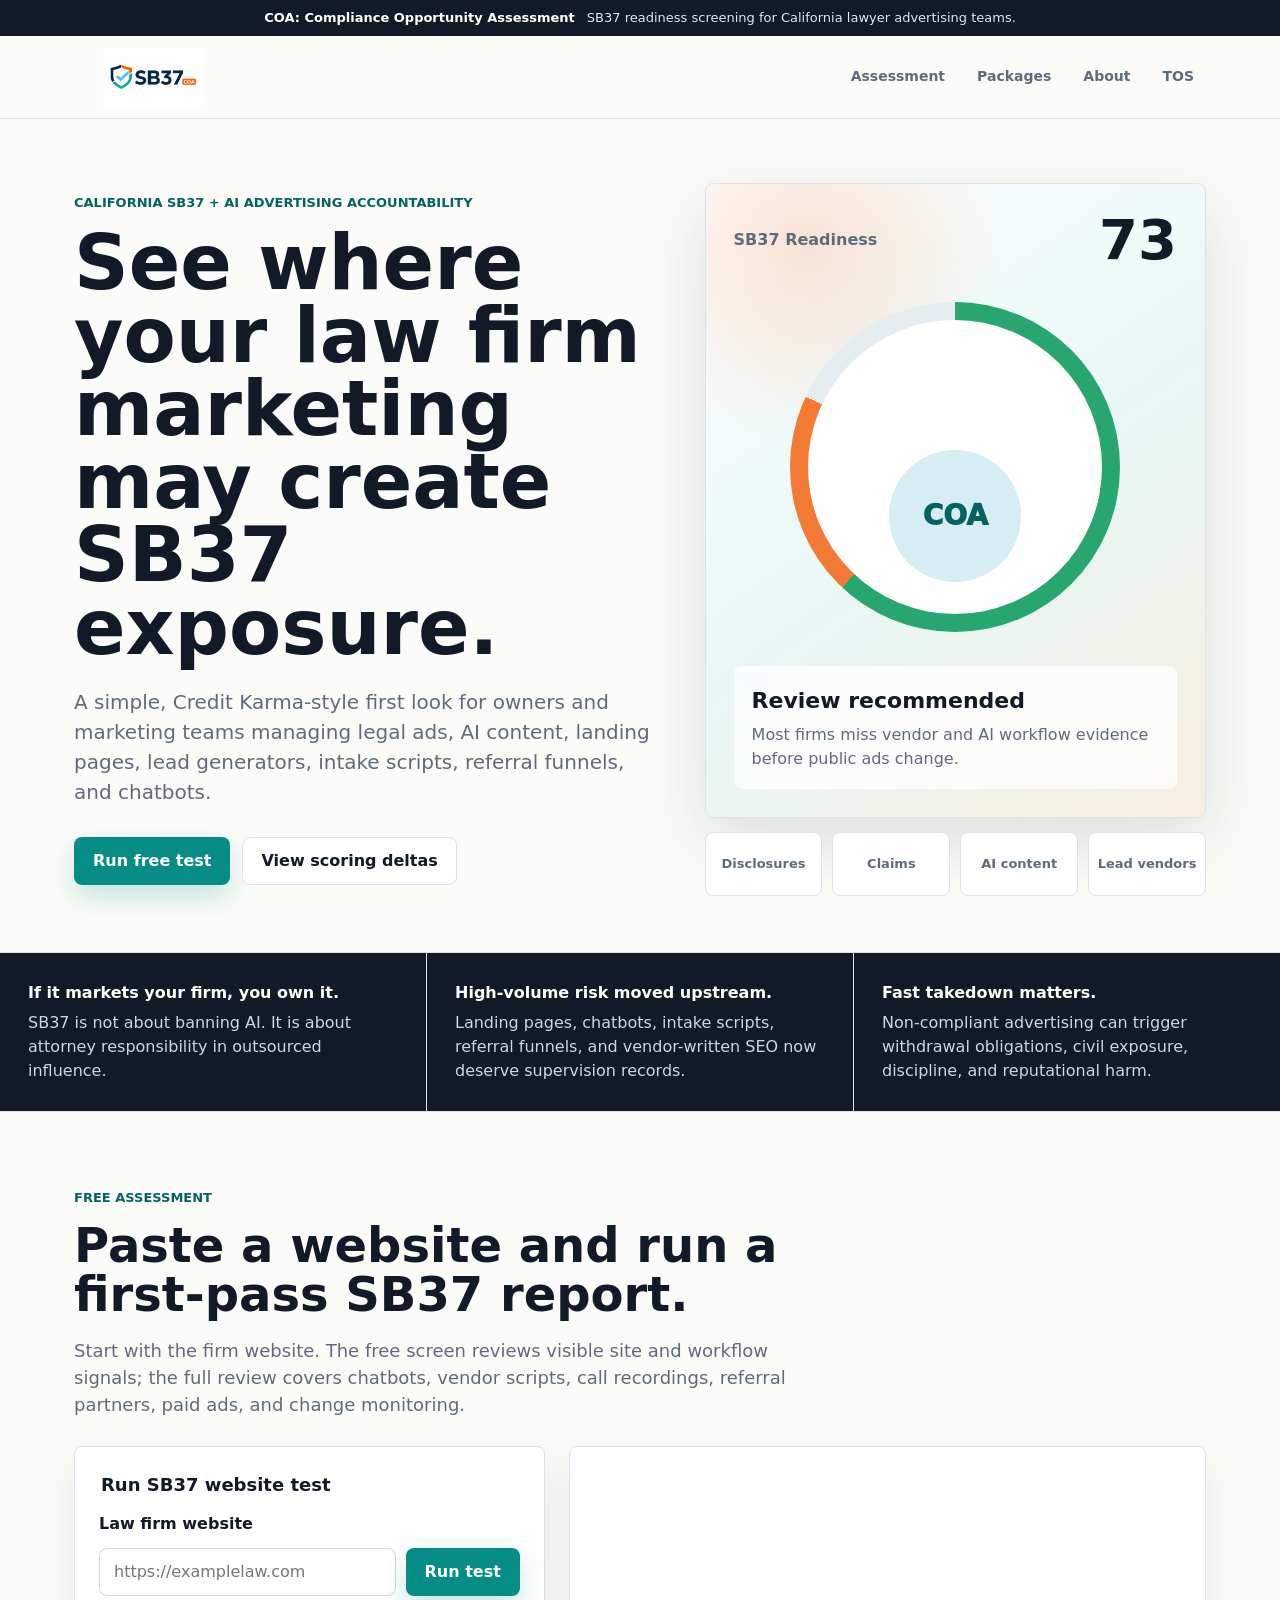
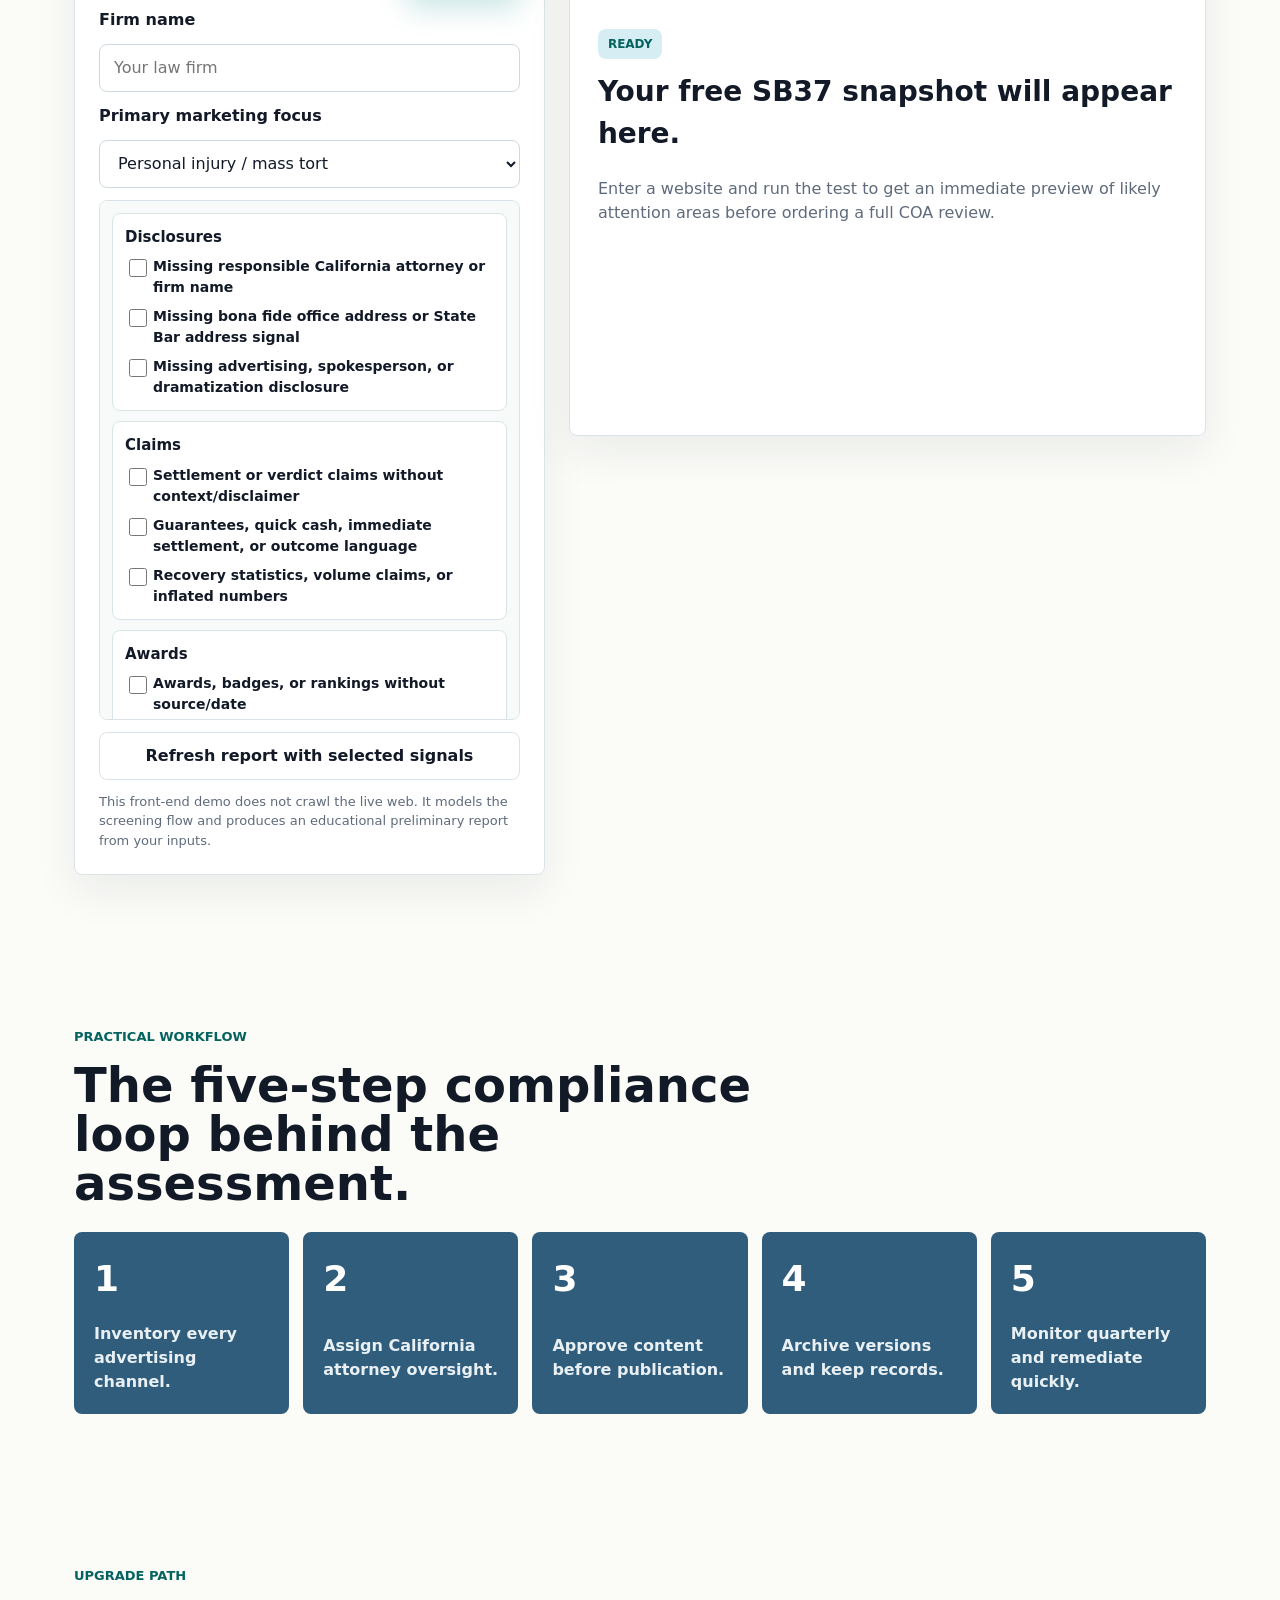
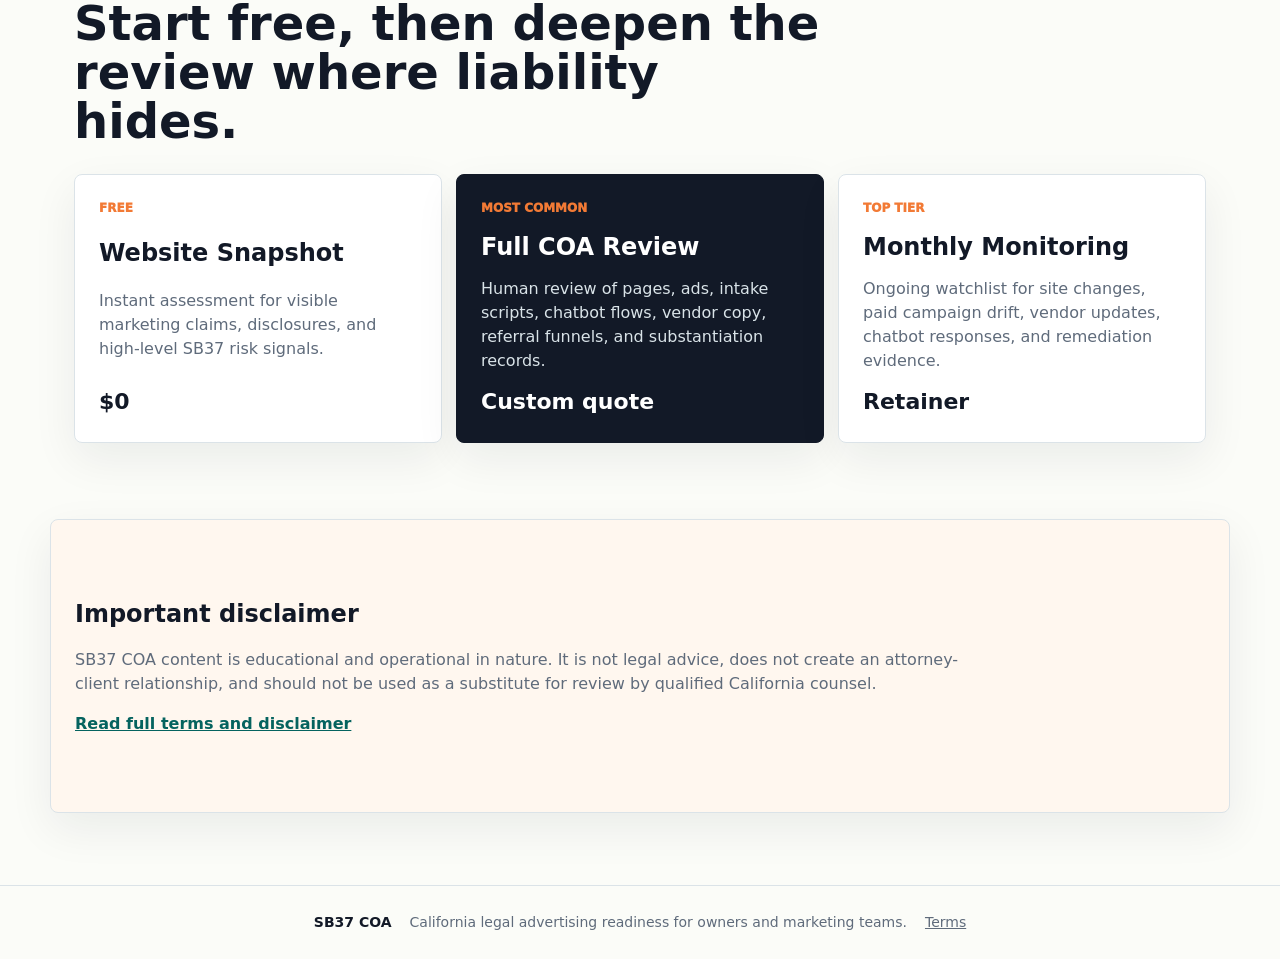
==== index.html @ ef843d3e "Add SB37 landing page" ====
<!doctype html>
<html lang="en">
  <head>
    <meta charset="utf-8">
    <meta name="viewport" content="width=device-width, initial-scale=1">
    <meta http-equiv="refresh" content="0; url=SB37/">
    <title>SB37 COA</title>
    <link rel="canonical" href="SB37/">
  </head>
  <body>
    <p><a href="SB37/">Open SB37 COA</a></p>
  </body>
</html>
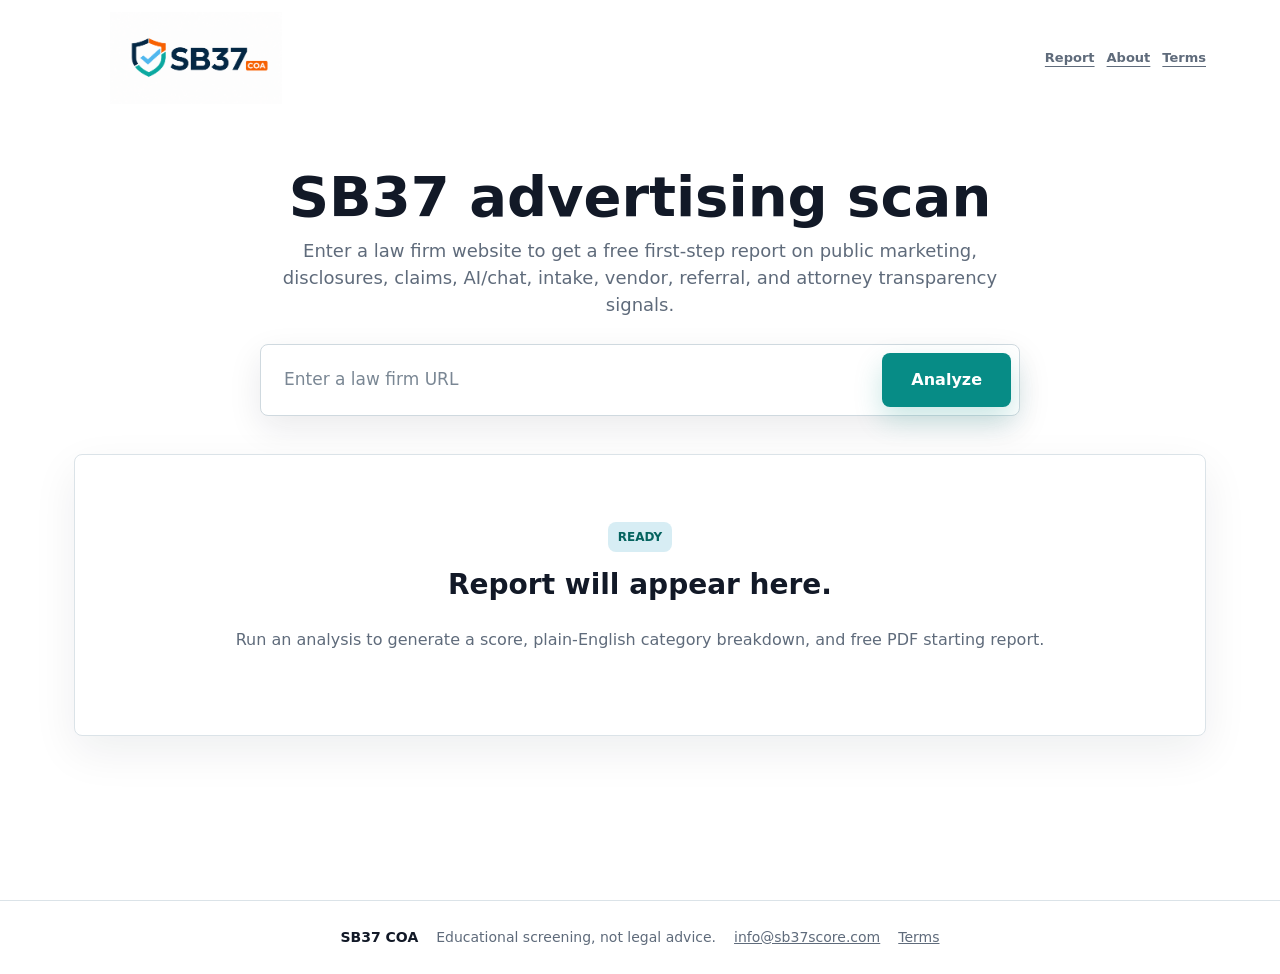
==== commit 0bdda20e: "Make SB37 root canonical and update mail sender" ====
--- a/index.html
+++ b/index.html
@@ -3,11 +3,57 @@
   <head>
     <meta charset="utf-8">
     <meta name="viewport" content="width=device-width, initial-scale=1">
-    <meta http-equiv="refresh" content="0; url=SB37/">
-    <title>SB37 COA</title>
-    <link rel="canonical" href="SB37/">
+    <title>SB37 COA | California Legal Advertising Assessment</title>
+    <meta name="description" content="Run a free SB37 compliance opportunity assessment for California law firm advertising, AI content, intake scripts, lead vendors, and disclosures.">
+    <link rel="canonical" href="https://sb37score.com/">
+    <link rel="stylesheet" href="styles.css?v=20260625b">
   </head>
   <body>
-    <p><a href="SB37/">Open SB37 COA</a></p>
+    <header class="site-header">
+      <div class="top-scan-shell">
+        <a class="brand" href="/" aria-label="SB37 COA home">
+          <img src="assets/sb37-coa-logo.png" alt="SB37 COA logo">
+        </a>
+        <div class="small-links" aria-label="Site links">
+          <a href="#assessment">Report</a>
+          <a href="/about.html">About</a>
+          <a href="/terms.html">Terms</a>
+        </div>
+      </div>
+    </header>
+
+    <main class="scan-app">
+      <section class="psi-hero" aria-label="SB37 scanner">
+        <div class="psi-copy">
+          <h1>SB37 advertising scan</h1>
+          <p>Enter a law firm website to get a free first-step report on public marketing, disclosures, claims, AI/chat, intake, vendor, referral, and attorney transparency signals.</p>
+        </div>
+        <form class="top-scan-form psi-form" id="assessmentForm">
+          <label class="sr-only" for="website">Law firm website</label>
+          <input id="website" name="website" type="text" inputmode="url" autocapitalize="none" autocomplete="url" spellcheck="false" placeholder="Enter a law firm URL" required>
+          <button class="button primary" type="submit">Analyze</button>
+        </form>
+      </section>
+      <section class="assessment-shell compact-report" id="assessment">
+        <div class="assessment-output">
+          <article class="report-card" id="reportCard" aria-live="polite">
+            <div class="report-empty">
+              <span class="report-badge">Ready</span>
+              <h3>Report will appear here.</h3>
+              <p>Run an analysis to generate a score, plain-English category breakdown, and free PDF starting report.</p>
+            </div>
+          </article>
+        </div>
+      </section>
+    </main>
+
+    <footer class="site-footer">
+      <span>SB37 COA</span>
+      <span>Educational screening, not legal advice.</span>
+      <a href="mailto:info@sb37score.com">info@sb37score.com</a>
+      <a href="/terms.html">Terms</a>
+    </footer>
+
+    <script src="script.js?v=20260625b"></script>
   </body>
 </html>
--- a/styles.css
+++ b/styles.css
@@ -0,0 +1,1675 @@
+:root {
+  --ink: #121927;
+  --muted: #5f6b7b;
+  --line: #dbe3e8;
+  --paper: #fbfcf8;
+  --white: #ffffff;
+  --teal: #078c86;
+  --teal-dark: #05635f;
+  --poppy: #f27a35;
+  --sky: #d7edf4;
+  --blue: #315d7d;
+  --green: #27a76f;
+  --warning: #c56a16;
+  --danger: #b43b45;
+  --shadow: 0 24px 70px rgba(18, 25, 39, 0.13);
+}
+
+* {
+  box-sizing: border-box;
+}
+
+html {
+  scroll-behavior: smooth;
+}
+
+body {
+  margin: 0;
+  color: var(--ink);
+  background: var(--white);
+  font-family: Inter, ui-sans-serif, system-ui, -apple-system, BlinkMacSystemFont, "Segoe UI", sans-serif;
+  line-height: 1.5;
+}
+
+a {
+  color: inherit;
+}
+
+.site-header {
+  position: relative;
+  top: 0;
+  z-index: 10;
+  background: var(--white);
+}
+
+.coa-strip {
+  display: flex;
+  justify-content: center;
+  gap: 12px;
+  padding: 8px 20px;
+  color: var(--white);
+  background: var(--ink);
+  font-size: 13px;
+}
+
+.coa-strip span {
+  color: #dfe9ee;
+}
+
+.top-scan-shell {
+  display: grid;
+  grid-template-columns: auto 1fr;
+  align-items: center;
+  gap: 22px;
+  max-width: 1180px;
+  margin: 0 auto;
+  padding: 12px 24px 6px;
+}
+
+.top-scan-shell.simple {
+  grid-template-columns: auto auto;
+  justify-content: space-between;
+}
+
+.brand {
+  display: inline-flex;
+  align-items: center;
+  text-decoration: none;
+}
+
+.brand img {
+  display: block;
+  width: 244px;
+  height: 92px;
+  object-fit: contain;
+}
+
+.top-scan-form {
+  display: grid;
+  grid-template-columns: minmax(0, 1fr) auto;
+  gap: 10px;
+  align-items: center;
+  width: 100%;
+}
+
+.top-scan-form input {
+  min-height: 54px;
+  background: var(--white);
+  box-shadow: none;
+  font-size: 17px;
+}
+
+.top-scan-form input::placeholder {
+  color: #7a8794;
+}
+
+.small-links {
+  display: flex;
+  align-items: center;
+  justify-content: flex-end;
+  gap: 12px;
+  white-space: nowrap;
+}
+
+.scan-app {
+  min-height: calc(100vh - 110px);
+}
+
+.psi-hero {
+  display: grid;
+  gap: 26px;
+  justify-items: center;
+  max-width: 980px;
+  margin: 0 auto;
+  padding: 46px 24px 28px;
+  text-align: center;
+}
+
+.psi-copy {
+  display: grid;
+  justify-items: center;
+  gap: 10px;
+}
+
+.psi-copy img {
+  width: 132px;
+  height: auto;
+}
+
+.psi-copy h1 {
+  margin: 12px 0 0;
+  font-size: clamp(36px, 6vw, 56px);
+  line-height: 1.05;
+  letter-spacing: 0;
+}
+
+.psi-copy p {
+  max-width: 720px;
+  margin: 0;
+  color: var(--muted);
+  font-size: 18px;
+}
+
+.psi-form {
+  width: min(100%, 760px);
+  padding: 8px;
+  border: 1px solid #cfd9df;
+  border-radius: 8px;
+  background: var(--white);
+  box-shadow: 0 12px 34px rgba(18, 25, 39, 0.09);
+}
+
+.psi-form input {
+  border-color: transparent;
+}
+
+.psi-form input:focus {
+  outline: none;
+  border-color: transparent;
+}
+
+.psi-form .button {
+  min-height: 54px;
+  padding: 0 28px;
+}
+
+.small-links a,
+.text-links a {
+  color: var(--muted);
+  font-size: 13px;
+  font-weight: 700;
+  text-decoration: underline;
+  text-decoration-thickness: 1px;
+  text-underline-offset: 4px;
+}
+
+.small-links a:hover,
+.text-links a:hover {
+  color: var(--ink);
+}
+
+.sr-only {
+  position: absolute;
+  width: 1px;
+  height: 1px;
+  padding: 0;
+  margin: -1px;
+  overflow: hidden;
+  clip: rect(0, 0, 0, 0);
+  white-space: nowrap;
+  border: 0;
+}
+
+.hero {
+  display: grid;
+  grid-template-columns: minmax(0, 1.08fr) minmax(320px, 0.92fr);
+  gap: 42px;
+  align-items: center;
+  max-width: 1180px;
+  min-height: calc(100vh - 130px);
+  margin: 0 auto;
+  padding: 64px 24px 56px;
+}
+
+.hero-copy h1,
+.page-hero h1 {
+  max-width: 780px;
+  margin: 0;
+  font-size: clamp(42px, 6.3vw, 76px);
+  line-height: 0.96;
+  letter-spacing: 0;
+}
+
+.hero-lede,
+.page-hero p {
+  max-width: 680px;
+  margin: 22px 0 0;
+  color: var(--muted);
+  font-size: 20px;
+}
+
+.eyebrow {
+  margin: 0 0 14px;
+  color: var(--teal-dark);
+  font-size: 13px;
+  font-weight: 900;
+  letter-spacing: 0;
+  text-transform: uppercase;
+}
+
+.hero-actions {
+  display: flex;
+  flex-wrap: wrap;
+  gap: 12px;
+  margin-top: 30px;
+}
+
+.hero-actions.text-links {
+  gap: 16px;
+}
+
+.button {
+  display: inline-flex;
+  align-items: center;
+  justify-content: center;
+  min-height: 48px;
+  padding: 0 18px;
+  border: 1px solid transparent;
+  border-radius: 8px;
+  font: inherit;
+  font-weight: 850;
+  text-decoration: none;
+  cursor: pointer;
+}
+
+.button.primary {
+  color: var(--white);
+  background: var(--teal);
+  box-shadow: 0 12px 28px rgba(7, 140, 134, 0.22);
+}
+
+.button.primary:hover {
+  background: var(--teal-dark);
+}
+
+.button:disabled {
+  cursor: wait;
+  opacity: 0.72;
+}
+
+.button.secondary {
+  color: var(--ink);
+  background: var(--white);
+  border-color: var(--line);
+}
+
+.button.wide {
+  width: 100%;
+}
+
+.score-panel {
+  display: grid;
+  gap: 14px;
+}
+
+.meter-card {
+  overflow: hidden;
+  min-height: 520px;
+  padding: 28px;
+  border: 1px solid var(--line);
+  border-radius: 8px;
+  background:
+    radial-gradient(circle at 20% 10%, rgba(242, 122, 53, 0.2), transparent 28%),
+    linear-gradient(145deg, #ffffff 0%, #e8f7f6 52%, #f7eee1 100%);
+  box-shadow: var(--shadow);
+}
+
+.meter-top {
+  display: flex;
+  align-items: center;
+  justify-content: space-between;
+  color: var(--muted);
+  font-weight: 850;
+}
+
+.meter-top strong {
+  color: var(--ink);
+  font-size: 56px;
+  line-height: 1;
+}
+
+.meter-ring {
+  position: relative;
+  display: grid;
+  place-items: center;
+  width: min(100%, 330px);
+  aspect-ratio: 1;
+  margin: 34px auto;
+  border-radius: 50%;
+  background: conic-gradient(var(--green) 0 62%, var(--poppy) 62% 82%, #e5edf0 82% 100%);
+}
+
+.meter-ring::after {
+  content: "";
+  position: absolute;
+  inset: 18px;
+  border-radius: 50%;
+  background: var(--white);
+}
+
+.ring-core {
+  position: relative;
+  z-index: 1;
+  display: grid;
+  place-items: center;
+  width: 132px;
+  aspect-ratio: 1;
+  border-radius: 50%;
+  color: var(--teal-dark);
+  background: var(--sky);
+  font-size: 28px;
+  font-weight: 950;
+}
+
+.meter-status {
+  display: grid;
+  gap: 6px;
+  padding: 18px;
+  border-radius: 8px;
+  background: rgba(255, 255, 255, 0.78);
+}
+
+.meter-status strong {
+  font-size: 22px;
+}
+
+.meter-status span {
+  color: var(--muted);
+}
+
+.mini-grid {
+  display: grid;
+  grid-template-columns: repeat(4, 1fr);
+  gap: 10px;
+}
+
+.mini-grid span {
+  display: grid;
+  place-items: center;
+  min-height: 64px;
+  padding: 8px;
+  border: 1px solid var(--line);
+  border-radius: 8px;
+  background: var(--white);
+  color: var(--muted);
+  font-size: 13px;
+  font-weight: 850;
+  text-align: center;
+}
+
+.risk-band {
+  display: grid;
+  grid-template-columns: repeat(3, 1fr);
+  gap: 1px;
+  background: var(--line);
+  border-block: 1px solid var(--line);
+}
+
+.risk-band div {
+  display: grid;
+  gap: 6px;
+  min-height: 150px;
+  padding: 28px;
+  background: var(--ink);
+  color: var(--white);
+}
+
+.risk-band span {
+  color: #ccd7df;
+}
+
+.assessment-shell,
+.packages,
+.loop-section,
+.delta-section,
+.terms-layout,
+.disclaimer-callout,
+.page-hero {
+  max-width: 1180px;
+  margin: 0 auto;
+  padding: 76px 24px;
+}
+
+.scan-app .compact-report {
+  padding-top: 10px;
+  padding-bottom: 48px;
+}
+
+.compact-report .assessment-output {
+  gap: 0;
+}
+
+.compact-report .report-card {
+  min-height: 280px;
+}
+
+.compact-report .report-empty {
+  min-height: 224px;
+}
+
+.section-heading {
+  max-width: 760px;
+  margin-bottom: 28px;
+}
+
+.section-heading.compact {
+  margin-bottom: 24px;
+}
+
+.section-heading h2 {
+  margin: 0;
+  font-size: clamp(30px, 4vw, 48px);
+  line-height: 1.02;
+}
+
+.section-heading p:not(.eyebrow) {
+  color: var(--muted);
+  font-size: 18px;
+}
+
+.assessment-grid {
+  display: grid;
+  grid-template-columns: minmax(310px, 0.85fr) minmax(0, 1.15fr);
+  gap: 24px;
+  align-items: start;
+}
+
+.assessment-output {
+  display: grid;
+  gap: 16px;
+}
+
+.assessment-card,
+.report-card,
+.package-grid article,
+.delta-grid article,
+.terms-layout article,
+.disclaimer-callout {
+  border: 1px solid var(--line);
+  border-radius: 8px;
+  background: var(--white);
+  box-shadow: 0 16px 45px rgba(18, 25, 39, 0.07);
+}
+
+.assessment-card {
+  padding: 24px;
+}
+
+fieldset {
+  display: grid;
+  gap: 12px;
+  margin: 0;
+  padding: 0;
+  border: 0;
+}
+
+fieldset + fieldset {
+  margin-top: 24px;
+  padding-top: 22px;
+  border-top: 1px solid var(--line);
+}
+
+legend {
+  margin-bottom: 14px;
+  font-size: 18px;
+  font-weight: 900;
+}
+
+label {
+  font-weight: 800;
+}
+
+input,
+select {
+  width: 100%;
+  min-height: 48px;
+  padding: 0 14px;
+  border: 1px solid #cfd9df;
+  border-radius: 8px;
+  color: var(--ink);
+  background: var(--white);
+  font: inherit;
+}
+
+input:focus,
+select:focus {
+  outline: 3px solid rgba(7, 140, 134, 0.18);
+  border-color: var(--teal);
+}
+
+.inline-field {
+  display: grid;
+  grid-template-columns: 1fr auto;
+  gap: 10px;
+}
+
+.form-note {
+  margin: 0;
+  color: var(--muted);
+  font-size: 13px;
+}
+
+.form-note a {
+  color: var(--teal-dark);
+  font-weight: 900;
+}
+
+.auto-scan-card {
+  display: grid;
+  gap: 6px;
+  padding: 16px;
+  border: 1px solid #d8e5e8;
+  border-radius: 8px;
+  color: var(--ink);
+  background: #f7faf9;
+}
+
+.auto-scan-card strong {
+  font-size: 16px;
+}
+
+.auto-scan-card span {
+  color: var(--muted);
+  font-size: 14px;
+}
+
+.auto-scan-card.scanning {
+  border-color: rgba(7, 140, 134, 0.5);
+  background: #edf9f8;
+}
+
+.auto-scan-card.warning {
+  border-color: rgba(197, 106, 22, 0.45);
+  background: #fff8ed;
+}
+
+.report-card {
+  min-height: 590px;
+  padding: 28px;
+}
+
+.report-empty {
+  display: grid;
+  justify-items: center;
+  align-content: center;
+  min-height: 520px;
+  color: var(--muted);
+  text-align: center;
+}
+
+.report-empty h3 {
+  margin: 12px 0 6px;
+  color: var(--ink);
+  font-size: 28px;
+}
+
+.scan-progress {
+  display: grid;
+  justify-items: center;
+  align-content: center;
+  gap: 18px;
+  min-height: 520px;
+  text-align: center;
+}
+
+.scan-orbit {
+  position: relative;
+  display: grid;
+  place-items: center;
+  width: 154px;
+  aspect-ratio: 1;
+  border-radius: 50%;
+  background:
+    conic-gradient(from 0deg, var(--teal), var(--green), var(--poppy), var(--teal));
+  box-shadow: 0 18px 50px rgba(18, 25, 39, 0.14);
+  animation: scanSpin 4.8s linear infinite;
+}
+
+.scan-orbit::before {
+  content: "";
+  position: absolute;
+  inset: 12px;
+  border-radius: 50%;
+  background: var(--white);
+}
+
+.scan-orbit::after {
+  content: "SB37";
+  position: relative;
+  z-index: 1;
+  color: var(--ink);
+  font-weight: 950;
+  letter-spacing: 0;
+  animation: scanSpin 4.8s linear infinite reverse;
+}
+
+.scan-orbit span {
+  position: absolute;
+  z-index: 1;
+  width: 10px;
+  aspect-ratio: 1;
+  border-radius: 50%;
+  background: var(--white);
+  box-shadow: 0 0 0 5px rgba(255, 255, 255, 0.34);
+}
+
+.scan-orbit span:nth-child(1) {
+  top: 2px;
+}
+
+.scan-orbit span:nth-child(2) {
+  right: 14px;
+  bottom: 28px;
+}
+
+.scan-orbit span:nth-child(3) {
+  left: 14px;
+  bottom: 28px;
+}
+
+.scan-copy h3 {
+  margin: 10px 0 4px;
+  font-size: clamp(28px, 5vw, 46px);
+  line-height: 1;
+}
+
+.scan-copy p {
+  margin: 0;
+  color: var(--muted);
+}
+
+.scan-bar {
+  overflow: hidden;
+  width: min(100%, 520px);
+  height: 12px;
+  border-radius: 999px;
+  background: #dce7e9;
+}
+
+.scan-bar span {
+  display: block;
+  width: 46%;
+  height: 100%;
+  border-radius: inherit;
+  background: linear-gradient(90deg, var(--teal), var(--green), var(--poppy));
+  animation: scanSweep 2.8s ease-in-out infinite;
+}
+
+.scan-phase {
+  display: flex;
+  align-items: center;
+  justify-content: center;
+  gap: 12px;
+  min-height: 34px;
+  color: var(--muted);
+}
+
+.scan-phase strong {
+  color: var(--ink);
+}
+
+.scan-phase span {
+  min-width: 52px;
+  padding: 5px 8px;
+  border-radius: 999px;
+  color: var(--teal-dark);
+  background: var(--sky);
+  font-weight: 950;
+}
+
+.scan-modules {
+  display: flex;
+  flex-wrap: wrap;
+  justify-content: center;
+  gap: 8px;
+  max-width: 860px;
+}
+
+.scan-modules span {
+  padding: 8px 10px;
+  border: 1px solid var(--line);
+  border-radius: 999px;
+  color: var(--muted);
+  background: #f8fbfc;
+  font-size: 12px;
+  font-weight: 850;
+  transition: color 0.2s ease, background 0.2s ease, border-color 0.2s ease, transform 0.2s ease;
+}
+
+.scan-modules span.active {
+  color: var(--white);
+  border-color: var(--teal);
+  background: var(--teal);
+}
+
+.scan-modules span.done {
+  color: var(--teal-dark);
+  border-color: rgba(7, 140, 134, 0.22);
+  background: #edf9f8;
+}
+
+@keyframes scanSpin {
+  to {
+    transform: rotate(360deg);
+  }
+}
+
+@keyframes scanSweep {
+  0% {
+    transform: translateX(-105%);
+  }
+  55% {
+    transform: translateX(80%);
+  }
+  100% {
+    transform: translateX(230%);
+  }
+}
+
+.report-badge {
+  display: inline-flex;
+  padding: 6px 10px;
+  border-radius: 8px;
+  color: var(--teal-dark);
+  background: var(--sky);
+  font-size: 12px;
+  font-weight: 900;
+  text-transform: uppercase;
+}
+
+.report-result {
+  display: grid;
+  gap: 14px;
+}
+
+.report-score {
+  display: grid;
+  grid-template-columns: auto 1fr;
+  gap: 18px;
+  align-items: center;
+  padding-bottom: 20px;
+  border-bottom: 1px solid var(--line);
+}
+
+.score-number {
+  display: grid;
+  place-items: center;
+  width: 118px;
+  aspect-ratio: 1;
+  border-radius: 50%;
+  color: var(--white);
+  background: var(--teal);
+  font-size: 40px;
+  font-weight: 950;
+}
+
+.status-low .score-number {
+  background: var(--green);
+}
+
+.status-medium .score-number {
+  background: var(--warning);
+}
+
+.status-high .score-number {
+  background: var(--danger);
+}
+
+.score-hero {
+  display: grid;
+  grid-template-columns: auto 1fr;
+  gap: 18px;
+  align-items: center;
+  padding: 18px;
+  border: 1px solid var(--line);
+  border-radius: 8px;
+  background: linear-gradient(145deg, #ffffff, #f3fbfa);
+}
+
+.score-hero h3 {
+  margin: 8px 0 6px;
+  font-size: clamp(28px, 4vw, 44px);
+  line-height: 1;
+}
+
+.score-hero p {
+  margin: 0 0 10px;
+  color: var(--muted);
+}
+
+.score-ring {
+  position: relative;
+  display: grid;
+  place-items: center;
+  width: 152px;
+  aspect-ratio: 1;
+  border-radius: 50%;
+  background:
+    conic-gradient(var(--score-color) 0 var(--score), #e3ebef var(--score) 360deg);
+  box-shadow: 0 16px 44px rgba(18, 25, 39, 0.12);
+}
+
+.score-ring.watch {
+  background: conic-gradient(var(--score-color) 0 var(--score), #e3ebef var(--score) 360deg);
+}
+
+.score-ring.alert {
+  background: conic-gradient(var(--score-color) 0 var(--score), #e3ebef var(--score) 360deg);
+}
+
+.score-ring::before {
+  content: "";
+  position: absolute;
+  inset: 8px;
+  border-radius: 50%;
+  background:
+    conic-gradient(#b43b45 0 40%, #c56a16 40% 75%, #27a76f 75% 100%);
+  opacity: 0.16;
+}
+
+.score-pointer {
+  position: absolute;
+  top: 8px;
+  left: 50%;
+  z-index: 2;
+  width: 4px;
+  height: 20px;
+  border-radius: 999px;
+  background: var(--ink);
+  transform-origin: 50% 68px;
+  transform: translateX(-50%) rotate(calc(var(--score) - 180deg));
+  transition: transform 0.08s linear;
+}
+
+.score-ring-core {
+  position: relative;
+  z-index: 1;
+  display: grid;
+  place-items: center;
+  width: 108px;
+  aspect-ratio: 1;
+  border-radius: 50%;
+  background: var(--white);
+}
+
+.score-ring-core strong {
+  font-size: 40px;
+  line-height: 1;
+}
+
+.score-ring-core span {
+  color: var(--muted);
+  font-size: 12px;
+  font-weight: 900;
+  text-transform: uppercase;
+}
+
+.report-score h3 {
+  margin: 0 0 6px;
+  font-size: 26px;
+}
+
+.report-list {
+  display: grid;
+  gap: 10px;
+  margin: 0;
+  padding: 0;
+  list-style: none;
+}
+
+.report-list li {
+  padding: 14px;
+  border: 1px solid var(--line);
+  border-radius: 8px;
+  background: #f9fbfb;
+}
+
+.report-list.compact li {
+  padding: 12px 14px;
+}
+
+.report-statline {
+  display: flex;
+  flex-wrap: wrap;
+  gap: 8px;
+  margin-top: 12px;
+}
+
+.report-statline span {
+  padding: 5px 8px;
+  border: 1px solid var(--line);
+  border-radius: 999px;
+  color: var(--muted);
+  background: var(--white);
+  font-size: 12px;
+  font-weight: 900;
+}
+
+.market-board {
+  display: grid;
+  gap: 10px;
+}
+
+.market-row {
+  display: grid;
+  grid-template-columns: 150px 1fr 54px;
+  gap: 12px;
+  align-items: center;
+  padding: 10px 12px;
+  border: 1px solid var(--line);
+  border-radius: 8px;
+  background: #f8fbfc;
+}
+
+.market-name {
+  font-size: 13px;
+  font-weight: 900;
+}
+
+.market-track {
+  height: 14px;
+  overflow: hidden;
+  border-radius: 999px;
+  background: #e1e9ed;
+}
+
+.market-fill {
+  width: var(--pct);
+  height: 100%;
+  border-radius: inherit;
+  background: linear-gradient(90deg, var(--teal), var(--green));
+}
+
+.market-row.watch .market-fill {
+  background: linear-gradient(90deg, var(--poppy), #f2bd35);
+}
+
+.market-row.alert .market-fill {
+  background: linear-gradient(90deg, var(--danger), var(--poppy));
+}
+
+.market-percent {
+  font-weight: 950;
+  text-align: right;
+}
+
+.review-row {
+  display: grid;
+  gap: 12px;
+  align-items: center;
+  padding: 14px;
+  border: 1px solid var(--line);
+  border-radius: 8px;
+  background: #f9fbfb;
+}
+
+.review-row strong {
+  display: block;
+  font-size: 15px;
+}
+
+.review-row span {
+  color: var(--muted);
+  font-size: 13px;
+}
+
+.review-row p {
+  max-width: 760px;
+  margin: 6px 0 0;
+  color: #3f4b5a;
+  font-size: 13px;
+}
+
+.review-row.watch {
+  border-color: rgba(197, 106, 22, 0.35);
+  background: #fff8ed;
+}
+
+.review-row.alert {
+  border-color: rgba(180, 59, 69, 0.3);
+  background: #fff4f5;
+}
+
+.produce-report-card {
+  display: grid;
+  gap: 12px;
+  padding: 16px;
+  border: 1px solid rgba(7, 140, 134, 0.24);
+  border-radius: 8px;
+  background: linear-gradient(135deg, #f2fbfa 0%, #ffffff 72%);
+}
+
+.produce-copy {
+  display: grid;
+  gap: 6px;
+}
+
+.next-step-card {
+  display: grid;
+  grid-template-columns: 1fr auto;
+  gap: 16px;
+  align-items: center;
+  padding: 16px;
+  border: 1px solid var(--line);
+  border-radius: 8px;
+  background: #fffdf8;
+}
+
+.full-breakdown {
+  padding: 14px;
+  border: 1px solid var(--line);
+  border-radius: 8px;
+  background: #f9fbfb;
+}
+
+.full-breakdown summary {
+  cursor: pointer;
+  color: var(--ink);
+  font-weight: 950;
+}
+
+.full-breakdown .market-board {
+  margin-top: 12px;
+}
+
+.next-step-card p {
+  margin: 0;
+  color: var(--muted);
+}
+
+.next-step-card h4 {
+  margin: 8px 0 4px;
+}
+
+.produce-report-card h4 {
+  margin: 0;
+  font-size: 22px;
+  line-height: 1.12;
+}
+
+.produce-report-card p {
+  margin: 0;
+  color: var(--muted);
+}
+
+.produce-report-card form {
+  display: grid;
+  grid-template-columns: repeat(3, minmax(0, 1fr)) auto;
+  gap: 8px;
+  align-items: end;
+}
+
+.produce-report-card label {
+  display: grid;
+  gap: 5px;
+  color: var(--muted);
+  font-size: 12px;
+  font-weight: 900;
+  text-transform: uppercase;
+}
+
+.produce-report-card input {
+  min-height: 46px;
+  font-size: 15px;
+  text-transform: none;
+}
+
+.produce-report-card select {
+  min-height: 46px;
+  font-size: 15px;
+}
+
+.phone-field div {
+  display: grid;
+  grid-template-columns: 104px minmax(0, 1fr);
+  gap: 6px;
+}
+
+.phone-field select,
+.phone-field input {
+  width: 100%;
+}
+
+.produce-report-card .consent-field {
+  grid-column: 1 / -1;
+  display: grid;
+  grid-template-columns: auto 1fr;
+  gap: 10px;
+  align-items: start;
+  padding: 10px;
+  border: 1px solid rgba(7, 140, 134, 0.16);
+  border-radius: 8px;
+  background: rgba(255, 255, 255, 0.72);
+  color: var(--muted);
+  font-size: 12px;
+  font-weight: 700;
+  line-height: 1.35;
+  text-transform: none;
+}
+
+.produce-report-card .consent-field input {
+  width: 18px;
+  min-height: 18px;
+  margin: 1px 0 0;
+}
+
+.produce-report-card .button {
+  min-height: 46px;
+  white-space: nowrap;
+}
+
+.report-benefits {
+  display: flex;
+  flex-wrap: wrap;
+  gap: 8px;
+}
+
+.report-benefits span {
+  padding: 6px 9px;
+  border: 1px solid rgba(7, 140, 134, 0.18);
+  border-radius: 999px;
+  color: var(--teal-dark);
+  background: var(--white);
+  font-size: 12px;
+  font-weight: 900;
+}
+
+.evidence-grid {
+  display: grid;
+  grid-template-columns: repeat(2, 1fr);
+  gap: 10px;
+}
+
+.evidence-card {
+  padding: 12px;
+  border: 1px solid var(--line);
+  border-radius: 8px;
+  background: #f9fbfb;
+}
+
+.evidence-card strong {
+  display: block;
+  margin-bottom: 4px;
+}
+
+.evidence-card span {
+  color: var(--muted);
+  font-size: 13px;
+}
+
+.loop-grid,
+.package-grid,
+.delta-grid {
+  display: grid;
+  grid-template-columns: repeat(5, 1fr);
+  gap: 14px;
+}
+
+.loop-grid div {
+  display: grid;
+  gap: 16px;
+  min-height: 180px;
+  padding: 20px;
+  border-radius: 8px;
+  color: var(--white);
+  background: var(--blue);
+}
+
+.loop-grid strong {
+  font-size: 36px;
+}
+
+.loop-grid span {
+  color: #e8f0f4;
+  font-weight: 800;
+}
+
+.package-grid {
+  grid-template-columns: repeat(3, 1fr);
+}
+
+.package-grid article,
+.delta-grid article,
+.terms-layout article {
+  padding: 24px;
+}
+
+.package-grid article {
+  display: grid;
+  gap: 12px;
+  min-height: 250px;
+}
+
+.package-grid article.featured {
+  color: var(--white);
+  background: var(--ink);
+  border-color: var(--ink);
+}
+
+.package-grid h3,
+.delta-grid h3 {
+  margin: 0;
+  font-size: 24px;
+}
+
+.package-grid p,
+.delta-grid p,
+.terms-layout p {
+  margin: 0;
+  color: var(--muted);
+}
+
+.package-grid article.featured p {
+  color: #d9e3e8;
+}
+
+.package-grid strong {
+  align-self: end;
+  font-size: 22px;
+}
+
+.package-kicker {
+  color: var(--poppy);
+  font-size: 12px;
+  font-weight: 950;
+  text-transform: uppercase;
+}
+
+.delta-grid {
+  grid-template-columns: repeat(4, 1fr);
+}
+
+.page-hero {
+  padding-top: 74px;
+  padding-bottom: 38px;
+}
+
+.page-hero.legal {
+  border-bottom: 1px solid var(--line);
+}
+
+.terms-layout {
+  display: grid;
+  grid-template-columns: repeat(2, 1fr);
+  gap: 16px;
+}
+
+.terms-layout h2 {
+  margin: 0 0 10px;
+  font-size: 22px;
+}
+
+.disclaimer-callout {
+  margin-bottom: 72px;
+  background: #fff7ef;
+}
+
+.disclaimer-callout h2 {
+  margin: 0 0 10px;
+}
+
+.disclaimer-callout p {
+  max-width: 900px;
+  color: var(--muted);
+}
+
+.disclaimer-callout a {
+  color: var(--teal-dark);
+  font-weight: 900;
+}
+
+.site-footer {
+  display: flex;
+  flex-wrap: wrap;
+  justify-content: center;
+  gap: 18px;
+  padding: 26px 24px;
+  border-top: 1px solid var(--line);
+  color: var(--muted);
+  font-size: 14px;
+}
+
+.site-footer span:first-child {
+  color: var(--ink);
+  font-weight: 900;
+}
+
+.example-page {
+  background: #f7fafb;
+}
+
+.example-shell {
+  max-width: 1120px;
+  margin: 0 auto;
+  padding: 34px 24px 70px;
+}
+
+.example-hero {
+  position: relative;
+  display: grid;
+  gap: 22px;
+  min-height: 560px;
+  align-content: center;
+  padding: 42px;
+  border: 1px solid var(--line);
+  border-radius: 8px;
+  background:
+    linear-gradient(135deg, rgba(7, 140, 134, 0.1), transparent 38%),
+    linear-gradient(145deg, #ffffff 0%, #eef8f7 100%);
+  box-shadow: 0 18px 48px rgba(18, 25, 39, 0.08);
+}
+
+.example-brand-row {
+  display: flex;
+  flex-wrap: wrap;
+  gap: 10px;
+  align-items: center;
+  color: var(--muted);
+  font-weight: 850;
+}
+
+.example-brand-row img {
+  width: 34px;
+  height: 34px;
+  border-radius: 8px;
+  background: var(--white);
+}
+
+.example-brand-row strong {
+  color: var(--teal-dark);
+  background: var(--sky);
+  border-radius: 999px;
+  padding: 5px 9px;
+  font-size: 12px;
+  text-transform: uppercase;
+}
+
+.example-score {
+  display: grid;
+  place-items: center;
+  width: 134px;
+  aspect-ratio: 1;
+  border-radius: 50%;
+  color: var(--teal-dark);
+  background:
+    radial-gradient(circle at center, var(--white) 0 56%, transparent 57%),
+    conic-gradient(var(--green) 0 100%);
+  box-shadow: 0 12px 30px rgba(39, 167, 111, 0.18);
+}
+
+.example-score span {
+  font-size: 46px;
+  font-weight: 950;
+  line-height: 1;
+}
+
+.example-score small {
+  margin-top: -30px;
+  color: var(--muted);
+  font-size: 11px;
+  font-weight: 900;
+  text-transform: uppercase;
+}
+
+.example-hero h1 {
+  max-width: 760px;
+  margin: 0;
+  font-size: clamp(38px, 6vw, 68px);
+  line-height: 0.98;
+}
+
+.example-hero p {
+  max-width: 720px;
+  margin: 0;
+  color: var(--muted);
+  font-size: 19px;
+}
+
+.example-actions {
+  display: flex;
+  flex-wrap: wrap;
+  gap: 10px;
+}
+
+.example-grid {
+  display: grid;
+  grid-template-columns: repeat(2, 1fr);
+  gap: 14px;
+  margin-top: 18px;
+}
+
+.example-grid article,
+.example-band {
+  padding: 24px;
+  border: 1px solid var(--line);
+  border-radius: 8px;
+  background: var(--white);
+}
+
+.example-grid span {
+  color: var(--teal-dark);
+  font-size: 12px;
+  font-weight: 950;
+  text-transform: uppercase;
+}
+
+.example-grid h2,
+.example-band h2 {
+  margin: 8px 0 8px;
+  font-size: 24px;
+  line-height: 1.1;
+}
+
+.example-grid p,
+.example-band p {
+  margin: 0;
+  color: var(--muted);
+}
+
+.example-band {
+  margin-top: 18px;
+  background: #fffdf8;
+}
+
+@media (max-width: 920px) {
+  .top-scan-shell {
+    grid-template-columns: auto 1fr;
+  }
+
+  .hero,
+  .assessment-grid,
+  .risk-band,
+  .terms-layout {
+    grid-template-columns: 1fr;
+  }
+
+  .loop-grid,
+  .package-grid,
+  .delta-grid {
+    grid-template-columns: repeat(2, 1fr);
+  }
+
+  .hero {
+    min-height: auto;
+    padding-top: 42px;
+  }
+
+  .meter-card {
+    min-height: auto;
+  }
+}
+
+@media (max-width: 640px) {
+  .coa-strip {
+    display: none;
+    align-items: center;
+    text-align: center;
+  }
+
+  .top-scan-shell,
+  .top-scan-shell.simple {
+    display: grid;
+    grid-template-columns: auto 1fr;
+    gap: 10px;
+    padding: 8px 14px 4px;
+  }
+
+  .brand {
+    justify-content: start;
+  }
+
+  .brand img {
+    width: 156px;
+    height: 58px;
+  }
+
+  .psi-hero {
+    padding: 28px 16px 18px;
+    gap: 20px;
+  }
+
+  .psi-copy img {
+    width: 116px;
+  }
+
+  .psi-copy h1 {
+    font-size: 34px;
+  }
+
+  .psi-copy p {
+    font-size: 16px;
+  }
+
+  .top-scan-form {
+    width: 100%;
+    display: grid;
+    grid-template-columns: 1fr;
+    gap: 8px;
+  }
+
+  .top-scan-form input,
+  .top-scan-form .button {
+    min-height: 50px;
+    width: 100%;
+    font-size: 16px;
+  }
+
+  .small-links {
+    justify-content: end;
+    flex-wrap: wrap;
+    gap: 12px;
+  }
+
+  .small-links a {
+    font-size: 12px;
+  }
+
+  .hero-copy h1,
+  .page-hero h1 {
+    font-size: 36px;
+  }
+
+  .hero-lede,
+  .page-hero p {
+    font-size: 17px;
+  }
+
+  .hero {
+    padding: 28px 16px 36px;
+    gap: 24px;
+  }
+
+  .assessment-shell,
+  .packages,
+  .loop-section,
+  .delta-section,
+  .terms-layout,
+  .disclaimer-callout,
+  .page-hero {
+    padding-left: 16px;
+    padding-right: 16px;
+  }
+
+  .scan-app .compact-report {
+    padding-top: 12px;
+    padding-bottom: 20px;
+  }
+
+  .compact-report .report-card {
+    min-height: 240px;
+    padding: 18px;
+  }
+
+  .compact-report .report-empty {
+    min-height: 190px;
+  }
+
+  .mini-grid,
+  .loop-grid,
+  .package-grid,
+  .delta-grid {
+    grid-template-columns: 1fr;
+  }
+
+  .inline-field {
+    grid-template-columns: 1fr;
+  }
+
+  .report-score {
+    grid-template-columns: 1fr;
+  }
+
+  .score-hero {
+    grid-template-columns: 1fr;
+    justify-items: center;
+    text-align: center;
+    padding: 18px;
+  }
+
+  .score-ring {
+    width: 156px;
+  }
+
+  .score-ring-core {
+    width: 110px;
+  }
+
+  .score-ring-core strong {
+    font-size: 42px;
+  }
+
+  .market-row {
+    grid-template-columns: 1fr;
+  }
+
+  .review-row,
+  .produce-report-card form,
+  .next-step-card,
+  .example-grid {
+    grid-template-columns: 1fr;
+  }
+
+  .produce-report-card {
+    padding: 16px;
+  }
+
+  .produce-report-card form {
+    gap: 12px;
+  }
+
+  .produce-report-card .button,
+  .next-step-card .button {
+    width: 100%;
+  }
+
+  .example-shell {
+    padding: 18px 14px 44px;
+  }
+
+  .example-hero {
+    min-height: auto;
+    padding: 24px;
+  }
+
+  .example-hero h1 {
+    font-size: 36px;
+  }
+
+  .market-percent {
+    text-align: left;
+  }
+
+  .evidence-grid {
+    grid-template-columns: 1fr;
+  }
+}
